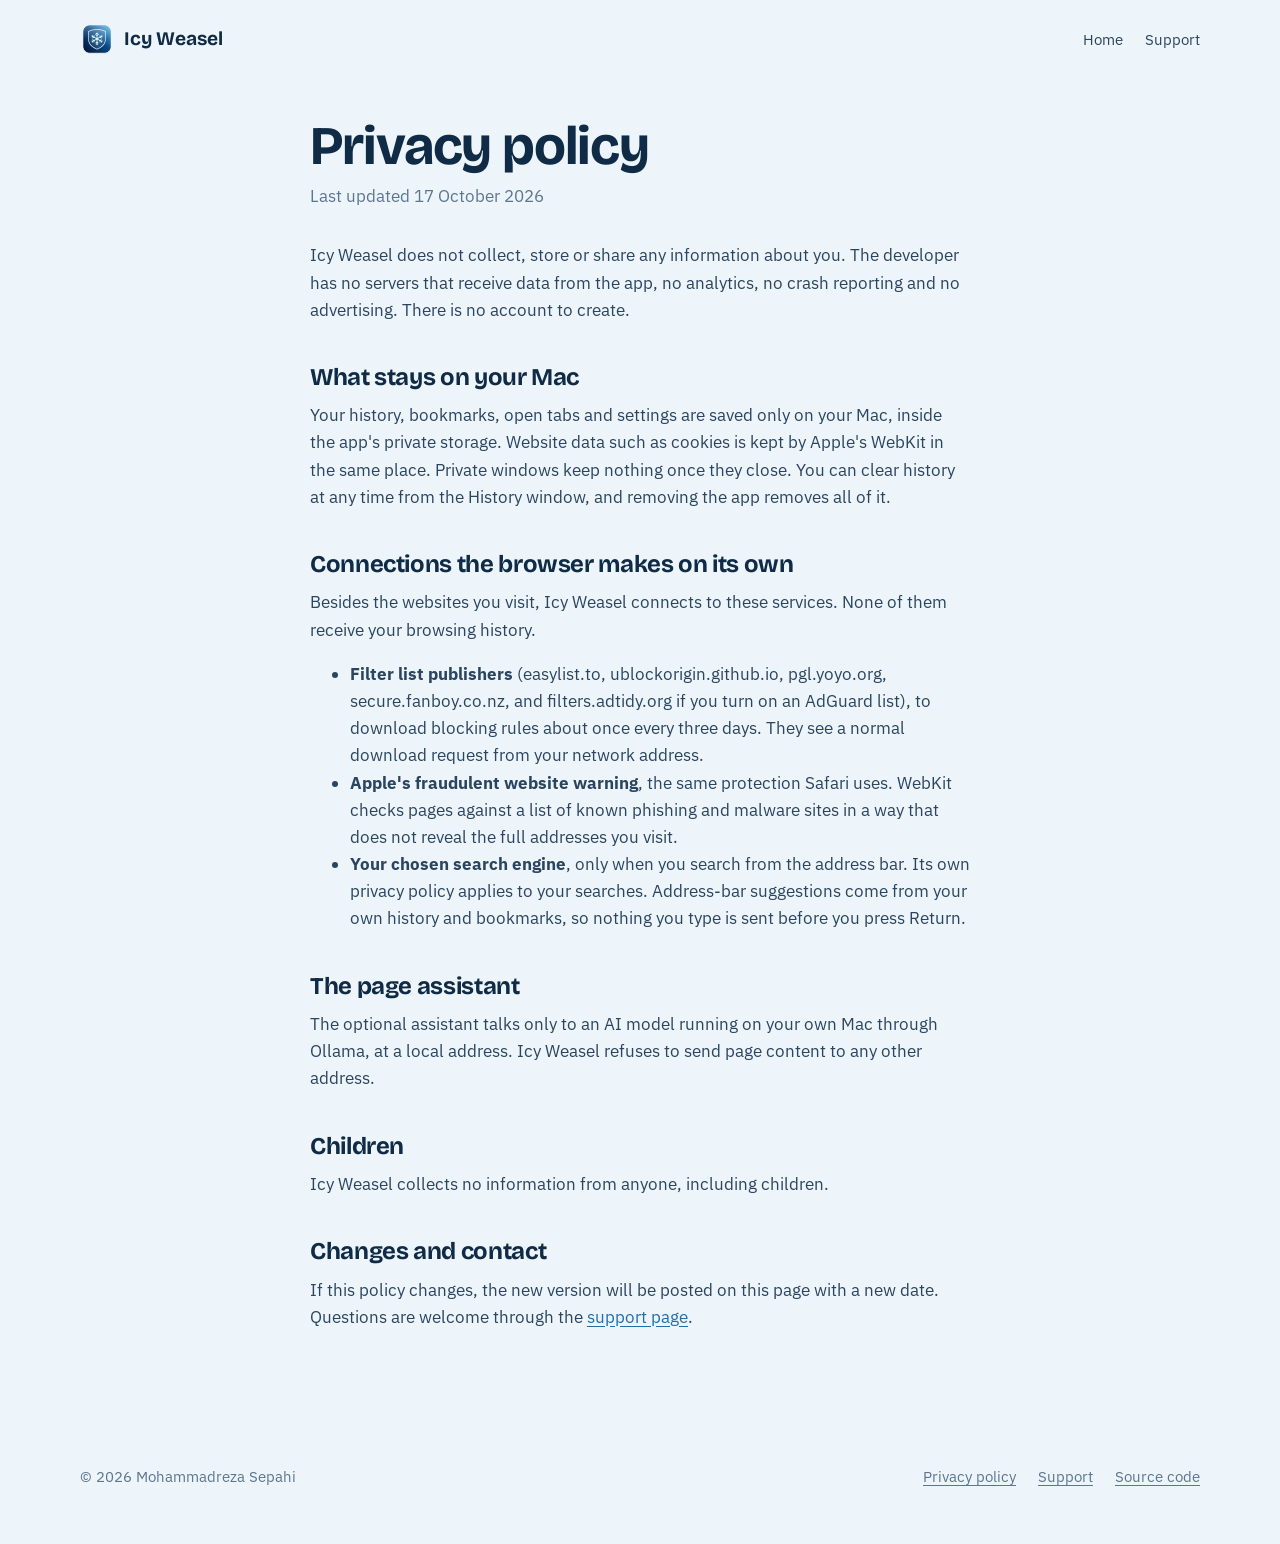
==== site/privacy.html @ 7d717ed3 "Icy Weasel 1.0 A private, ad-free Mac browser on WebKit: compiled filter lists, YouTube ad removal, " ====
<!doctype html>
<html lang="en">
<head>
  <meta charset="utf-8">
  <meta name="viewport" content="width=device-width, initial-scale=1">
  <title>Privacy policy — Icy Weasel</title>
  <meta name="description" content="Icy Weasel collects no data. What stays on your Mac, and the few connections the browser makes on its own.">
  <link rel="icon" href="assets/favicon-64.png">
  <link rel="preconnect" href="https://fonts.googleapis.com">
  <link rel="preconnect" href="https://fonts.gstatic.com" crossorigin>
  <link href="https://fonts.googleapis.com/css2?family=Bricolage+Grotesque:opsz,wdth,wght@12..96,75..100,600..700&family=IBM+Plex+Sans:wght@400;600&display=swap" rel="stylesheet">
  <link rel="stylesheet" href="style.css">
</head>
<body>
  <header class="site-header">
    <div class="wrap">
      <a class="brand" href="./"><img src="assets/icon-256.png" alt="" width="34" height="34">Icy Weasel</a>
      <nav class="site-nav" aria-label="Main">
        <a href="./">Home</a>
        <a href="support.html">Support</a>
      </nav>
    </div>
  </header>

  <main class="doc">
    <div class="wrap measure">
      <h1>Privacy policy</h1>
      <p class="updated">Last updated 17 October 2026</p>

      <p>Icy Weasel does not collect, store or share any information about you. The developer has no servers that receive data from the app, no analytics, no crash reporting and no advertising. There is no account to create.</p>

      <h2>What stays on your Mac</h2>
      <p>Your history, bookmarks, open tabs and settings are saved only on your Mac, inside the app's private storage. Website data such as cookies is kept by Apple's WebKit in the same place. Private windows keep nothing once they close. You can clear history at any time from the History window, and removing the app removes all of it.</p>

      <h2>Connections the browser makes on its own</h2>
      <p>Besides the websites you visit, Icy Weasel connects to these services. None of them receive your browsing history.</p>
      <ul>
        <li><strong>Filter list publishers</strong> (easylist.to, ublockorigin.github.io, pgl.yoyo.org, secure.fanboy.co.nz, and filters.adtidy.org if you turn on an AdGuard list), to download blocking rules about once every three days. They see a normal download request from your network address.</li>
        <li><strong>Apple's fraudulent website warning</strong>, the same protection Safari uses. WebKit checks pages against a list of known phishing and malware sites in a way that does not reveal the full addresses you visit.</li>
        <li><strong>Your chosen search engine</strong>, only when you search from the address bar. Its own privacy policy applies to your searches. Address-bar suggestions come from your own history and bookmarks, so nothing you type is sent before you press Return.</li>
      </ul>

      <h2>The page assistant</h2>
      <p>The optional assistant talks only to an AI model running on your own Mac through Ollama, at a local address. Icy Weasel refuses to send page content to any other address.</p>

      <h2>Children</h2>
      <p>Icy Weasel collects no information from anyone, including children.</p>

      <h2>Changes and contact</h2>
      <p>If this policy changes, the new version will be posted on this page with a new date. Questions are welcome through the <a href="support.html">support page</a>.</p>
    </div>
  </main>

  <footer class="site-footer">
    <div class="wrap">
      <span>© 2026 Mohammadreza Sepahi</span>
      <nav aria-label="Footer">
        <a href="privacy.html">Privacy policy</a>
        <a href="support.html">Support</a>
        <a href="https://github.com/perseus-sepahi/icy-weasel">Source code</a>
      </nav>
    </div>
  </footer>
</body>
</html>
---- site/style.css ----
/* Icy Weasel — the app's own palette: glacier navy, ice, aurora on frost. */
:root {
  --frost: #eef5fa;
  --snow: #ffffff;
  --glacier: #0f2b46;
  --ink: #2a4560;
  --muted: #5b7690;
  --ice: #7dd4fc;
  --deep-ice: #1f6fae;
  --aurora: #8cf2e6;
  --rule: #d3e3ee;
  --display: "Bricolage Grotesque", "Avenir Next", system-ui, sans-serif;
  --body: "IBM Plex Sans", -apple-system, system-ui, sans-serif;
  color-scheme: light;
}

@media (prefers-color-scheme: dark) {
  :root {
    --frost: #0b1f33;
    --snow: #10283f;
    --glacier: #e6f3fb;
    --ink: #c3d7e6;
    --muted: #8ca8bf;
    --deep-ice: #7dd4fc;
    --rule: #1d3a55;
    color-scheme: dark;
  }
}

* { box-sizing: border-box; }

html { -webkit-text-size-adjust: 100%; }

body {
  margin: 0;
  background: var(--frost);
  color: var(--ink);
  font: 400 1.0625rem/1.6 var(--body);
}

img { max-width: 100%; display: block; }

a { color: var(--deep-ice); text-underline-offset: 0.18em; }
a:hover { text-decoration-thickness: 2px; }

:focus-visible { outline: 3px solid var(--ice); outline-offset: 3px; border-radius: 4px; }

.wrap { width: min(1120px, 100% - 32px); margin-inline: auto; }
.measure { max-width: 66ch; }

/* Header */
.site-header { padding: 22px 0; }
.site-header .wrap { display: flex; align-items: center; justify-content: space-between; gap: 16px; }
.brand { display: flex; align-items: center; gap: 10px; color: var(--glacier); text-decoration: none;
  font: 700 1.2rem/1 var(--display); }
.brand img { width: 34px; height: 34px; }
.site-nav { display: flex; gap: 22px; font-size: 0.95rem; }
.site-nav a { color: var(--ink); text-decoration: none; }
.site-nav a:hover { color: var(--deep-ice); }

/* Hero: the one loud thing. A huge, tight headline over the real app. */
.hero { padding: 56px 0 0; }
.hero h1 {
  margin: 0;
  color: var(--glacier);
  font: 700 clamp(2.6rem, 7.4vw, 6rem)/0.95 var(--display);
  font-stretch: 80%;
  letter-spacing: -0.025em;
  max-width: 14ch;
}
.hero .lede { margin: 28px 0 0; font-size: 1.2rem; max-width: 56ch; }

.actions { display: flex; flex-wrap: wrap; align-items: center; gap: 14px 18px; margin-top: 32px; }
.button {
  display: inline-flex; align-items: center; gap: 10px;
  padding: 14px 22px; border-radius: 999px;
  background: var(--glacier); color: var(--frost);
  font: 600 1rem/1 var(--body); text-decoration: none;
  box-shadow: inset 0 1px 0 rgba(255, 255, 255, 0.18);
}
.button:hover { background: var(--deep-ice); color: var(--snow); text-decoration: none; }
@media (prefers-color-scheme: dark) { .button:hover { color: #0b1f33; } }
.button svg { width: 18px; height: 18px; }
.quiet { color: var(--muted); font-size: 0.95rem; }

/* The screenshot sits on a pane of frosted ice that runs off the right edge. */
.showcase { position: relative; margin-top: 64px; padding: 0 0 80px; }
.showcase::before {
  content: ""; position: absolute; inset: 48px -10vw 0 8%;
  border-radius: 28px 0 0 28px;
  background:
    radial-gradient(60% 80% at 20% 10%, rgba(140, 242, 230, 0.55), transparent 70%),
    radial-gradient(70% 90% at 90% 30%, rgba(125, 212, 252, 0.6), transparent 70%),
    linear-gradient(160deg, #cfe8f7, #9ccbe8);
}
@media (prefers-color-scheme: dark) {
  .showcase::before {
    background:
      radial-gradient(60% 80% at 20% 10%, rgba(140, 242, 230, 0.18), transparent 70%),
      radial-gradient(70% 90% at 90% 30%, rgba(125, 212, 252, 0.22), transparent 70%),
      linear-gradient(160deg, #15385a, #0d2a45);
  }
}
.showcase img {
  position: relative; border-radius: 14px;
  box-shadow: 0 30px 70px -20px rgba(15, 43, 70, 0.55), 0 0 0 1px rgba(15, 43, 70, 0.08);
}

/* Sections */
section { padding: 72px 0; border-top: 1px solid var(--rule); }
h2 { margin: 0 0 12px; color: var(--glacier); font: 700 clamp(1.8rem, 3.6vw, 2.6rem)/1.1 var(--display);
  letter-spacing: -0.015em; }
h3 { margin: 0 0 4px; color: var(--glacier); font: 600 1.15rem/1.3 var(--display); }
p { margin: 0 0 1em; }

/* What it stops: a two-column definition list, not a card grid. */
.stops { display: grid; grid-template-columns: repeat(auto-fit, minmax(300px, 1fr)); gap: 34px 56px; margin: 40px 0 0; }
.stops div { padding-left: 18px; border-left: 3px solid var(--ice); }
.stops dt { color: var(--glacier); font: 600 1.15rem/1.3 var(--display); margin-bottom: 4px; }
.stops dd { margin: 0; }

/* The trade-off: the honest part, set as a plain table. */
.tradeoff table { width: 100%; max-width: 720px; border-collapse: collapse; margin: 28px 0 20px; font-size: 1rem; }
.tradeoff th, .tradeoff td { text-align: left; padding: 12px 14px 12px 0; border-bottom: 1px solid var(--rule); }
.tradeoff th { color: var(--glacier); font-weight: 600; }
.tradeoff td:last-child { font-variant-numeric: tabular-nums; }

.columns { display: grid; grid-template-columns: repeat(auto-fit, minmax(260px, 1fr)); gap: 28px 48px; margin-top: 32px; }
.columns ul { margin: 0; padding-left: 1.1em; }
.columns li { margin-bottom: 8px; }

/* Ermine note */
.ermine { display: grid; grid-template-columns: 96px 1fr; gap: 28px; align-items: center; }
.ermine img { width: 96px; height: 96px; }
@media (max-width: 560px) { .ermine { grid-template-columns: 1fr; } }

/* Download band */
.download { background: var(--glacier); color: #d6e8f5; border-top: 0; }
.download h2 { color: var(--snow); }
@media (prefers-color-scheme: dark) { .download { background: #071626; } .download h2 { color: #e6f3fb; } }
.download .button { background: var(--ice); color: #0b1f33; }
.download .button:hover { background: var(--aurora); color: #0b1f33; }
.download a:not(.button) { color: var(--ice); }
.download .quiet { color: #9fbdd3; }

/* Footer */
.site-footer { padding: 36px 0 56px; font-size: 0.95rem; color: var(--muted); }
.site-footer .wrap { display: flex; flex-wrap: wrap; justify-content: space-between; gap: 16px; }
.site-footer nav { display: flex; flex-wrap: wrap; gap: 22px; }
.site-footer a { color: var(--muted); }

/* Policy pages */
.doc { padding: 40px 0 80px; }
.doc h1 { color: var(--glacier); font: 700 clamp(2.2rem, 5vw, 3.4rem)/1.05 var(--display); margin: 0 0 8px; letter-spacing: -0.02em; }
.doc h2 { font-size: 1.5rem; margin-top: 40px; }
.doc .updated { color: var(--muted); margin-bottom: 32px; }

@media (max-width: 640px) {
  .site-nav { gap: 14px; font-size: 0.9rem; }
  .hero { padding-top: 28px; }
  section { padding: 56px 0; }
  .showcase { margin-top: 44px; padding-bottom: 56px; }
  .showcase::before { inset: 28px -16px 0 12%; }
}

@media (prefers-reduced-motion: no-preference) {
  .showcase img { animation: settle 900ms cubic-bezier(.2, .7, .2, 1) both 150ms; }
  @keyframes settle { from { opacity: 0; transform: translateY(18px); } to { opacity: 1; transform: none; } }
}
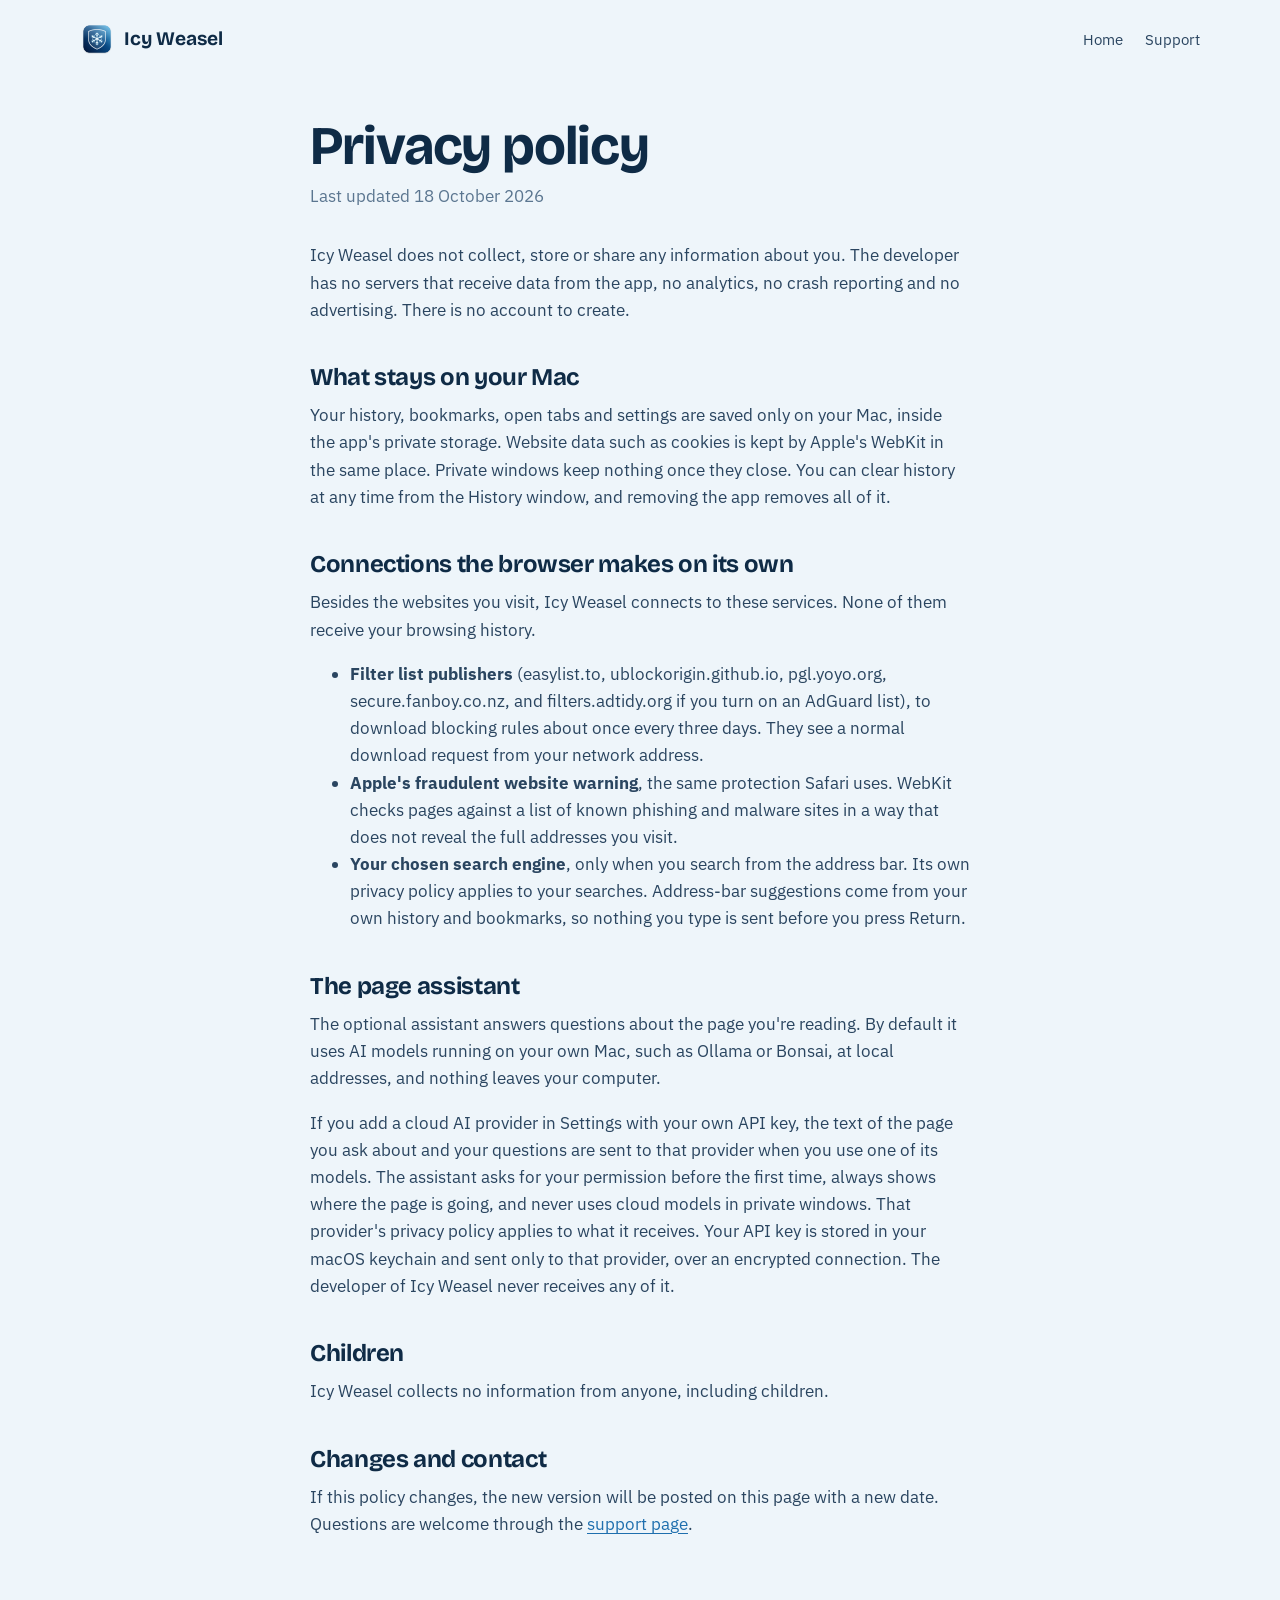
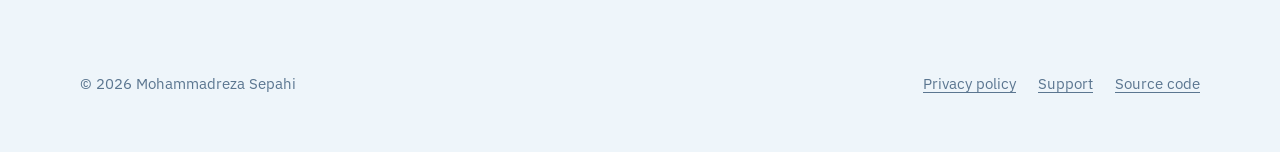
==== commit 82831f03: "AI assistant: detect any local model server, add cloud providers with your own key - Finds model ser" ====
--- a/site/privacy.html
+++ b/site/privacy.html
@@ -25,7 +25,7 @@
   <main class="doc">
     <div class="wrap measure">
       <h1>Privacy policy</h1>
-      <p class="updated">Last updated 17 October 2026</p>
+      <p class="updated">Last updated 18 October 2026</p>
 
       <p>Icy Weasel does not collect, store or share any information about you. The developer has no servers that receive data from the app, no analytics, no crash reporting and no advertising. There is no account to create.</p>
 
@@ -41,7 +41,8 @@
       </ul>
 
       <h2>The page assistant</h2>
-      <p>The optional assistant talks only to an AI model running on your own Mac through Ollama, at a local address. Icy Weasel refuses to send page content to any other address.</p>
+      <p>The optional assistant answers questions about the page you're reading. By default it uses AI models running on your own Mac, such as Ollama or Bonsai, at local addresses, and nothing leaves your computer.</p>
+      <p>If you add a cloud AI provider in Settings with your own API key, the text of the page you ask about and your questions are sent to that provider when you use one of its models. The assistant asks for your permission before the first time, always shows where the page is going, and never uses cloud models in private windows. That provider's privacy policy applies to what it receives. Your API key is stored in your macOS keychain and sent only to that provider, over an encrypted connection. The developer of Icy Weasel never receives any of it.</p>
 
       <h2>Children</h2>
       <p>Icy Weasel collects no information from anyone, including children.</p>
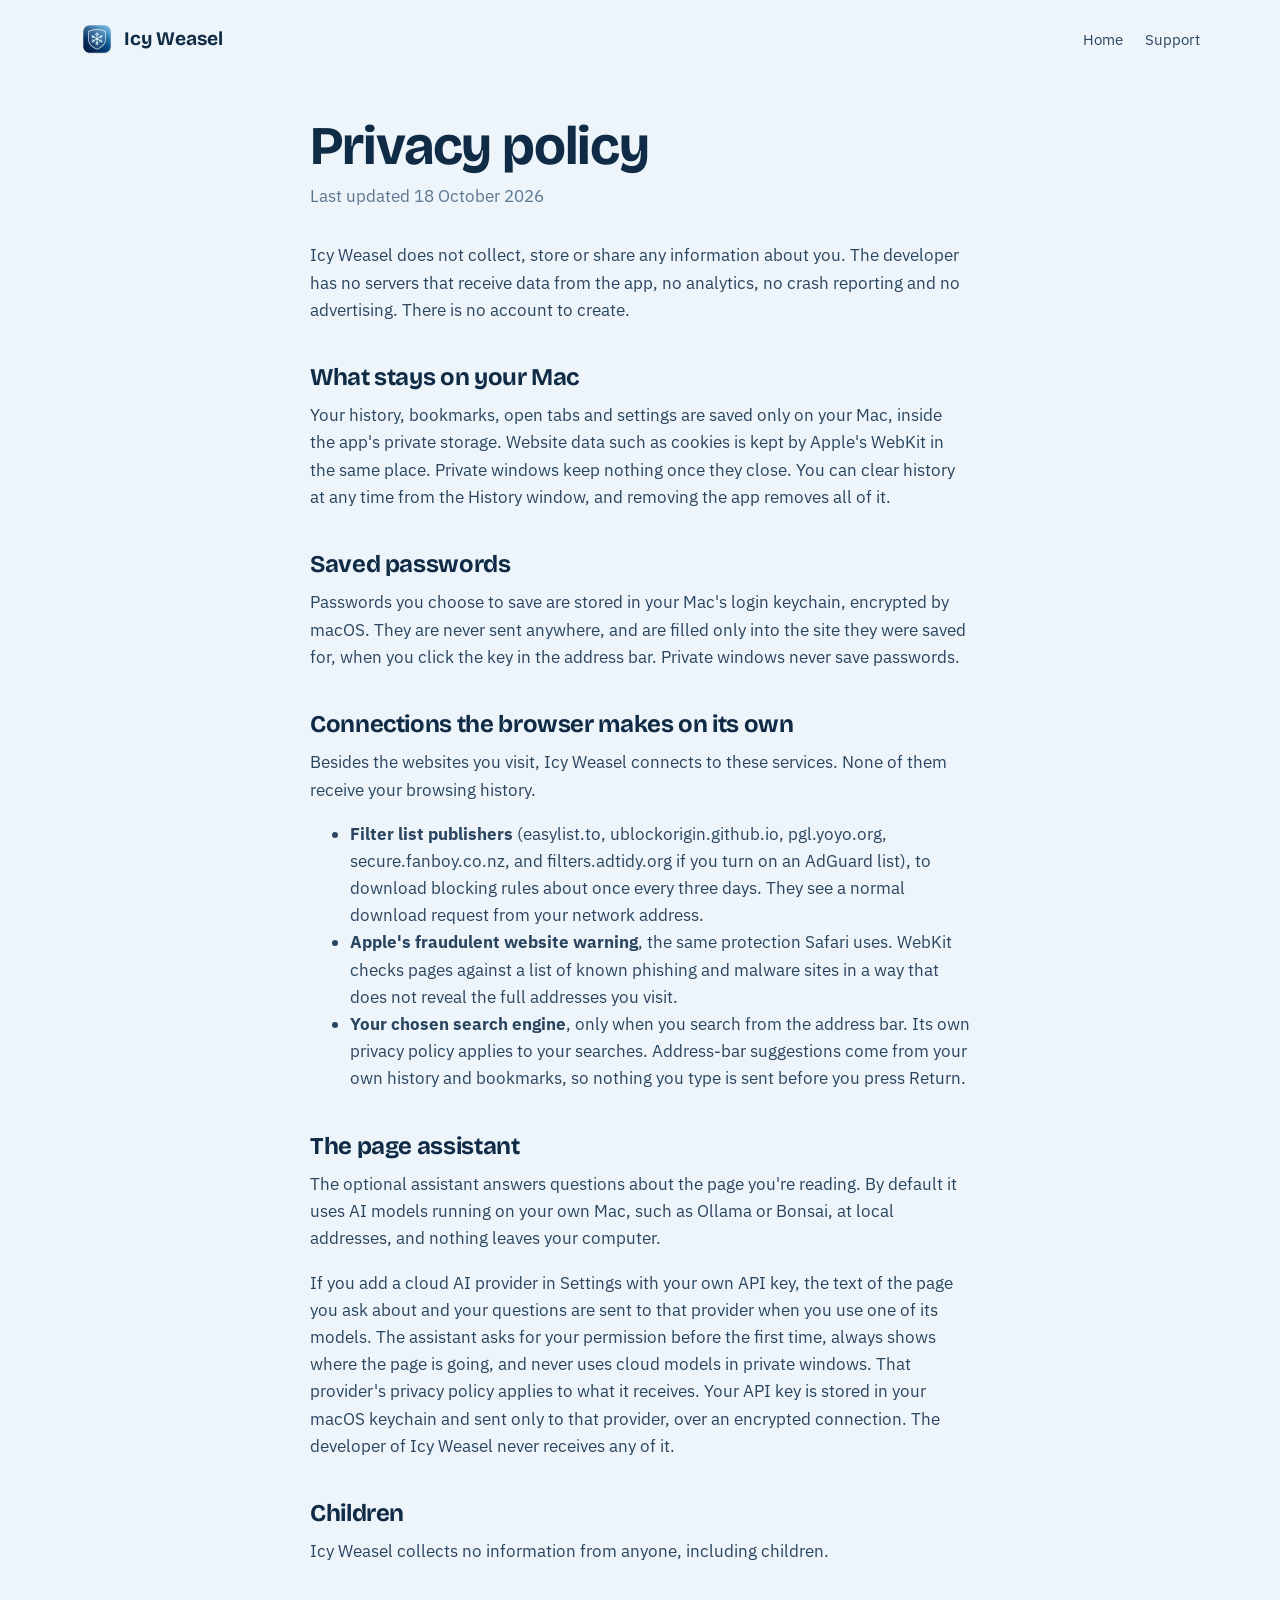
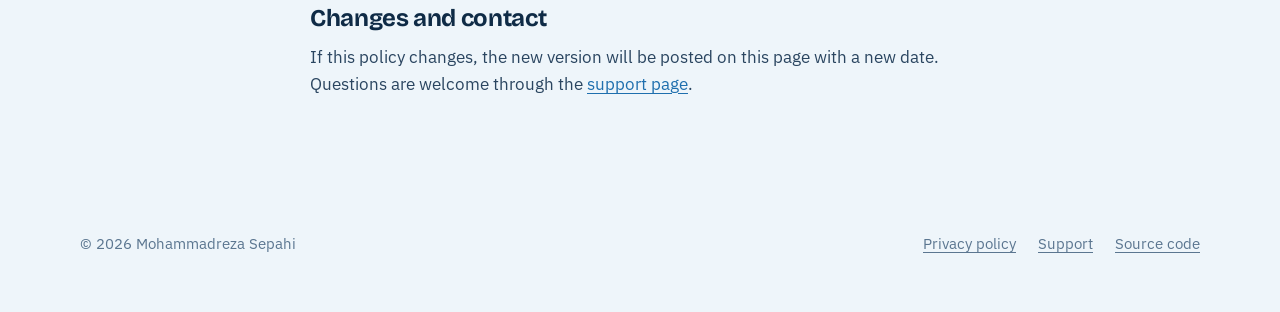
==== commit 7cea301a: "Passwords in the keychain; start Bonsai from the browser; open models in the cloud - Password saving" ====
--- a/site/privacy.html
+++ b/site/privacy.html
@@ -32,6 +32,9 @@
       <h2>What stays on your Mac</h2>
       <p>Your history, bookmarks, open tabs and settings are saved only on your Mac, inside the app's private storage. Website data such as cookies is kept by Apple's WebKit in the same place. Private windows keep nothing once they close. You can clear history at any time from the History window, and removing the app removes all of it.</p>
 
+      <h2>Saved passwords</h2>
+      <p>Passwords you choose to save are stored in your Mac's login keychain, encrypted by macOS. They are never sent anywhere, and are filled only into the site they were saved for, when you click the key in the address bar. Private windows never save passwords.</p>
+
       <h2>Connections the browser makes on its own</h2>
       <p>Besides the websites you visit, Icy Weasel connects to these services. None of them receive your browsing history.</p>
       <ul>
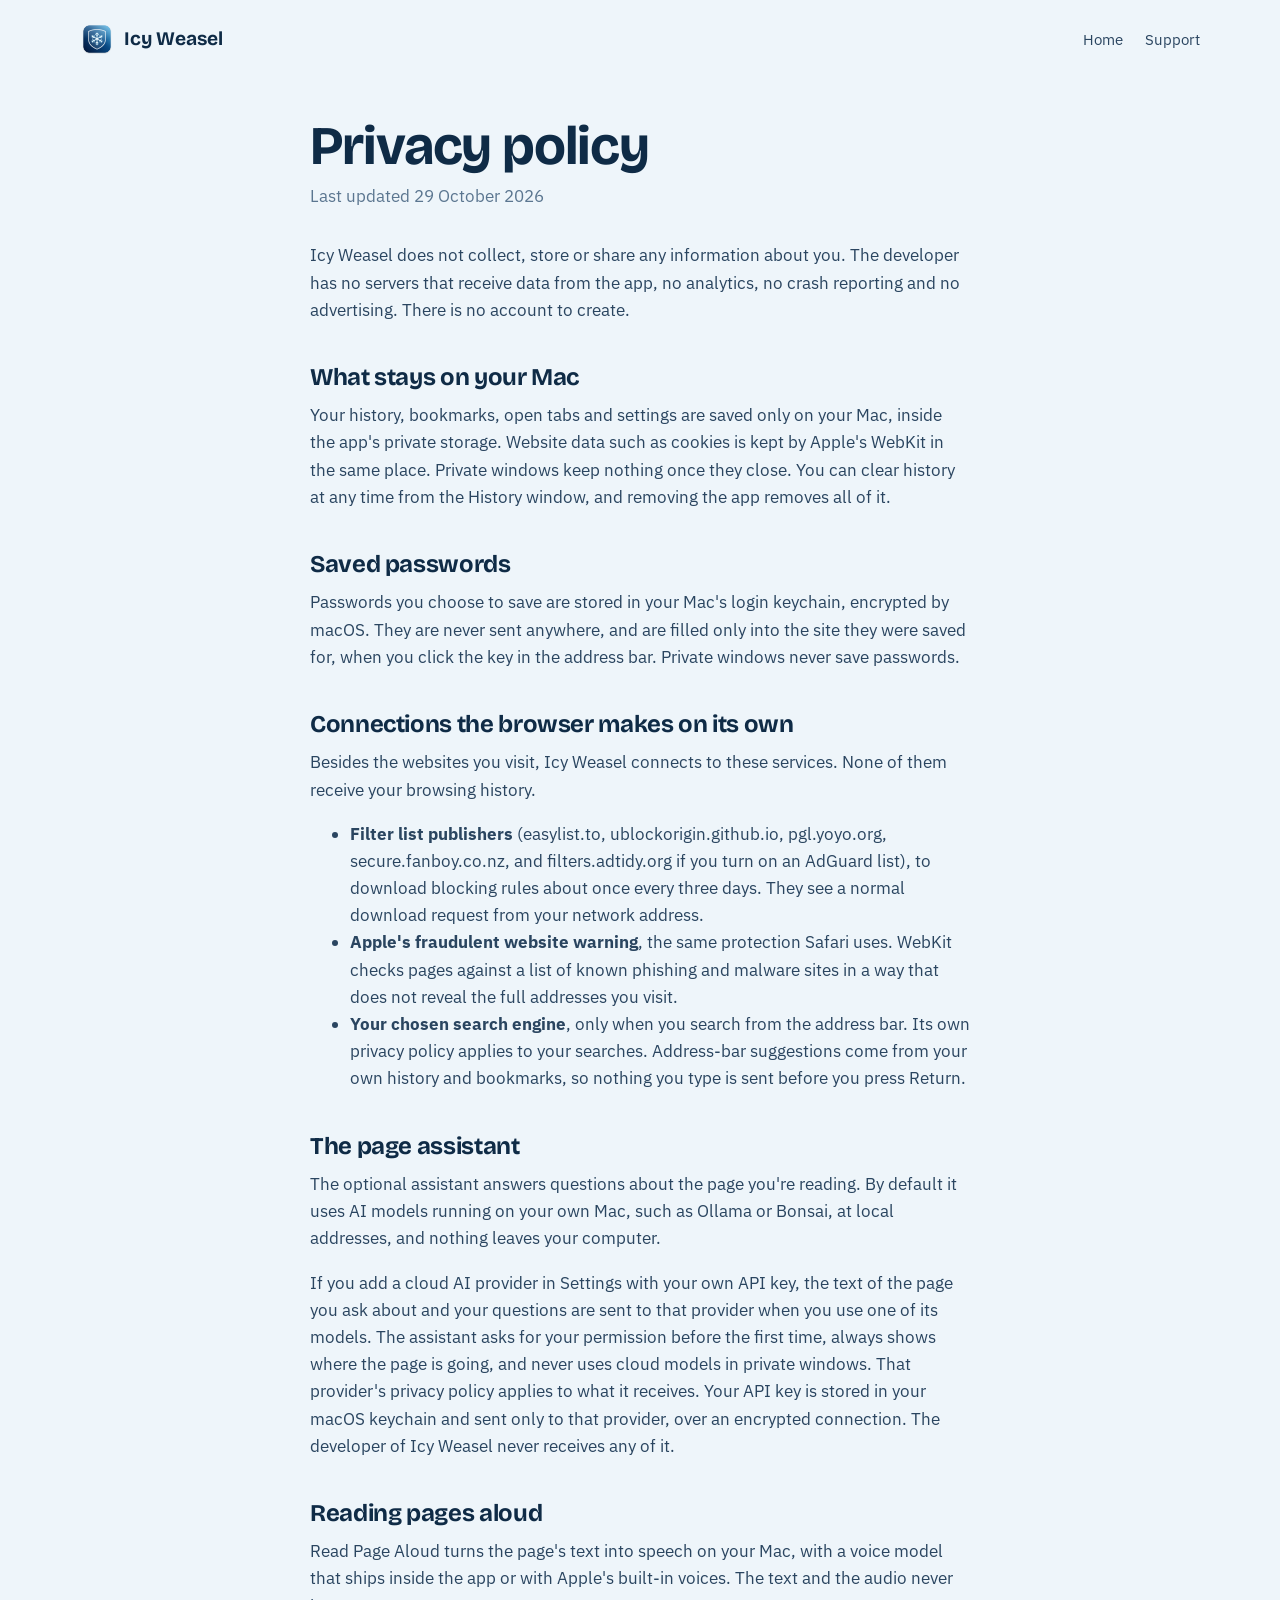
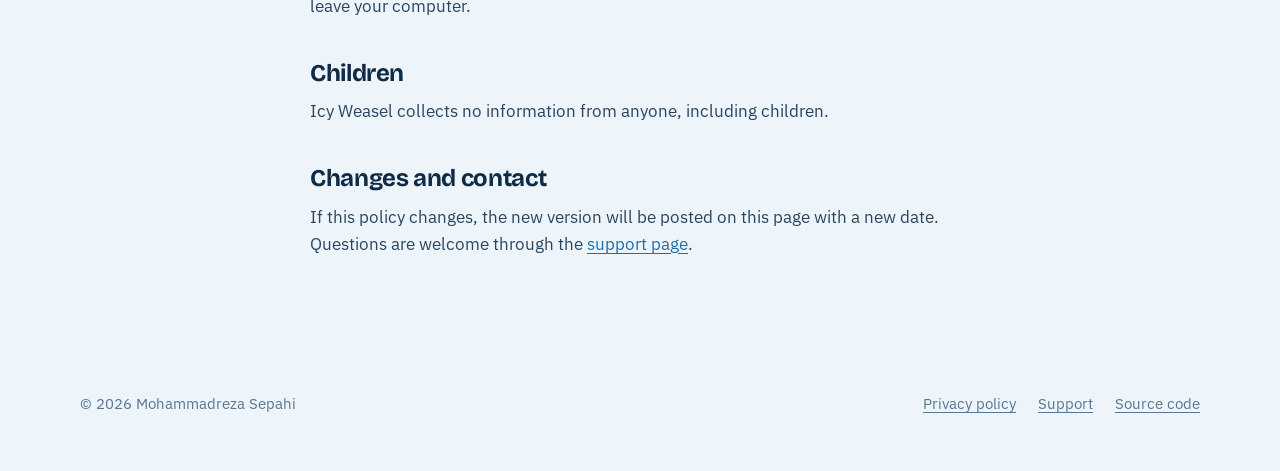
==== commit 2c4f90b4: "Website: Read Page Aloud, and how it handles text Co-Authored-By: Claude Opus 5.5 <noreply@anthropic" ====
--- a/site/privacy.html
+++ b/site/privacy.html
@@ -25,7 +25,7 @@
   <main class="doc">
     <div class="wrap measure">
       <h1>Privacy policy</h1>
-      <p class="updated">Last updated 18 October 2026</p>
+      <p class="updated">Last updated 29 October 2026</p>
 
       <p>Icy Weasel does not collect, store or share any information about you. The developer has no servers that receive data from the app, no analytics, no crash reporting and no advertising. There is no account to create.</p>
 
@@ -47,6 +47,9 @@
       <p>The optional assistant answers questions about the page you're reading. By default it uses AI models running on your own Mac, such as Ollama or Bonsai, at local addresses, and nothing leaves your computer.</p>
       <p>If you add a cloud AI provider in Settings with your own API key, the text of the page you ask about and your questions are sent to that provider when you use one of its models. The assistant asks for your permission before the first time, always shows where the page is going, and never uses cloud models in private windows. That provider's privacy policy applies to what it receives. Your API key is stored in your macOS keychain and sent only to that provider, over an encrypted connection. The developer of Icy Weasel never receives any of it.</p>
 
+      <h2>Reading pages aloud</h2>
+      <p>Read Page Aloud turns the page's text into speech on your Mac, with a voice model that ships inside the app or with Apple's built-in voices. The text and the audio never leave your computer.</p>
+
       <h2>Children</h2>
       <p>Icy Weasel collects no information from anyone, including children.</p>
 
